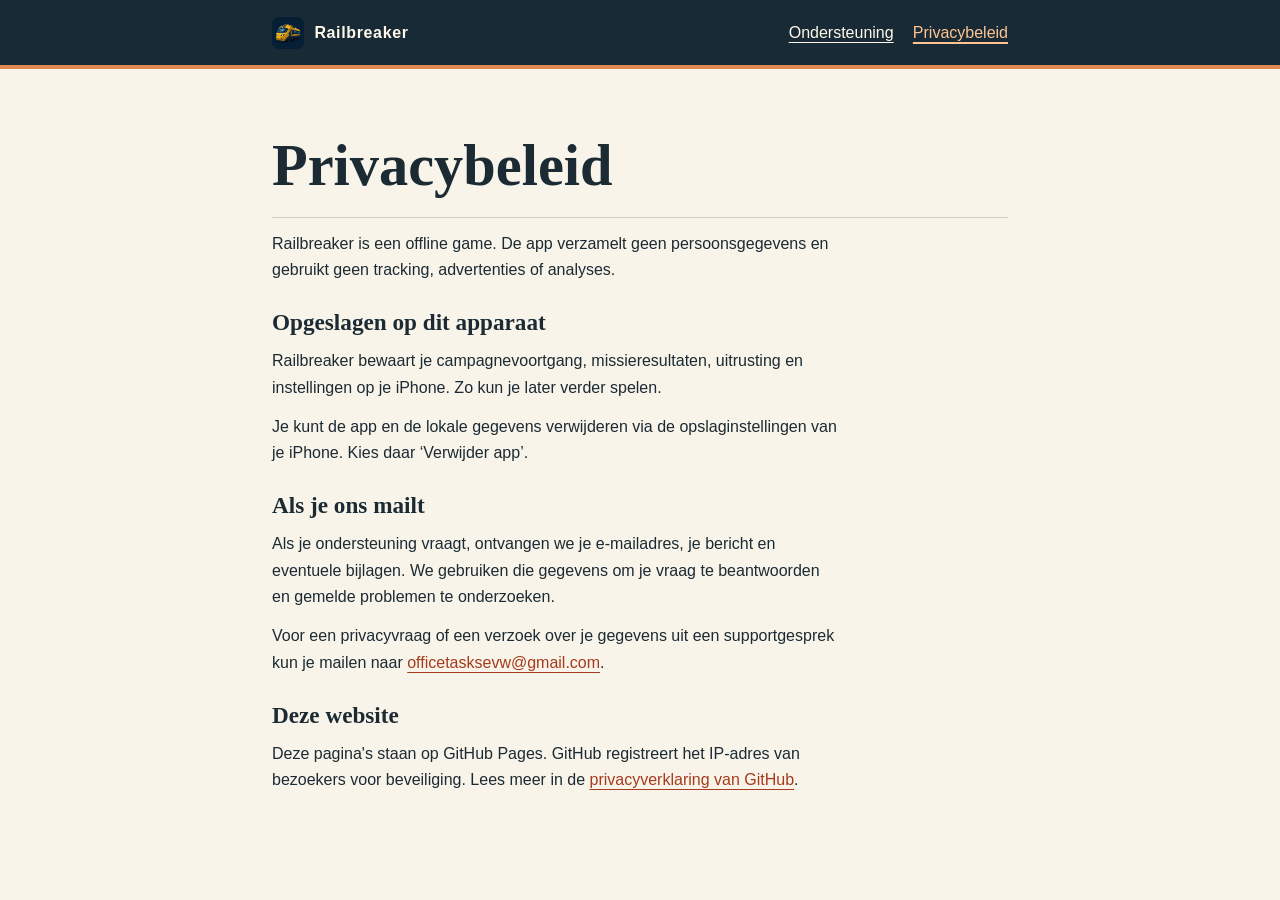
==== privacy/index.html @ 9a4f3177 "Publish Dutch Railbreaker support and privacy pages" ====
<!doctype html>
<html lang="nl">
<head>
  <meta charset="utf-8">
  <meta name="viewport" content="width=device-width, initial-scale=1">
  <title>Privacybeleid – Railbreaker</title>
  <meta name="description" content="Welke gegevens Railbreaker op je iPhone bewaart en hoe je ze verwijdert.">
  <link rel="icon" href="../railbreaker.png" type="image/png">
  <link rel="stylesheet" href="../railbreaker.css">
</head>
<body>
  <a class="skip" href="#inhoud">Naar de inhoud</a>
  <header>
    <div class="wrap">
      <span class="brand"><img src="../railbreaker.png" alt="" width="32" height="32">Railbreaker</span>
      <nav aria-label="Service">
        <a href="../">Ondersteuning</a>
        <a href="./" aria-current="page">Privacybeleid</a>
      </nav>
    </div>
  </header>
  <main id="inhoud" class="wrap">
    <h1>Privacybeleid</h1>
    <p>Railbreaker is een offline game. De app verzamelt geen persoonsgegevens en gebruikt geen tracking, advertenties of analyses.</p>
    <section>
      <h2>Opgeslagen op dit apparaat</h2>
      <p>Railbreaker bewaart je campagnevoortgang, missieresultaten, uitrusting en instellingen op je iPhone. Zo kun je later verder spelen.</p>
      <p>Je kunt de app en de lokale gegevens verwijderen via de opslaginstellingen van je iPhone. Kies daar ‘Verwijder app’.</p>
    </section>
    <section>
      <h2>Als je ons mailt</h2>
      <p>Als je ondersteuning vraagt, ontvangen we je e-mailadres, je bericht en eventuele bijlagen. We gebruiken die gegevens om je vraag te beantwoorden en gemelde problemen te onderzoeken.</p>
      <p>Voor een privacyvraag of een verzoek over je gegevens uit een supportgesprek kun je mailen naar <a href="mailto:officetasksevw@gmail.com">officetasksevw@gmail.com</a>.</p>
    </section>
    <section>
      <h2>Deze website</h2>
      <p>Deze pagina's staan op GitHub Pages. GitHub registreert het IP-adres van bezoekers voor beveiliging. Lees meer in de <a href="https://docs.github.com/en/site-policy/privacy-policies/github-general-privacy-statement">privacyverklaring van GitHub</a>.</p>
    </section>
  </main>
</body>
</html>
---- railbreaker.css ----
:root {
  color-scheme: light;
  --page: #f8f4e9;
  --ink: #1b2a33;
  --nav: #182a35;
  --line: #d5cdbd;
  --signal: #a53b1c;
  --nav-ink: #fff8eb;
}
* { box-sizing: border-box; }
body {
  margin: 0;
  background: var(--page);
  color: var(--ink);
  font: 1rem / 1.65 "Avenir Next", "Trebuchet MS", sans-serif;
}
.wrap { width: min(100% - 2rem, 46rem); margin-inline: auto; }
a { color: var(--signal); text-underline-offset: .24em; }
a:focus-visible { outline: .17rem solid currentColor; outline-offset: .26rem; }
.skip { position: absolute; left: .5rem; top: .5rem; transform: translateY(-200%); }
.skip:focus { z-index: 1; transform: none; background: var(--page); padding: .4rem .7rem; }
header { border-bottom: .28rem solid #de8950; background: var(--nav); color: var(--nav-ink); }
header .wrap { display: flex; flex-wrap: wrap; gap: .3rem 1.75rem; align-items: center; justify-content: space-between; padding-block: .8rem; }
.brand { display: flex; align-items: center; gap: .65rem; font-weight: 750; letter-spacing: .04em; }
.brand img { width: 2rem; height: 2rem; border-radius: .45rem; }
nav { display: flex; flex-wrap: wrap; gap: .25rem 1.2rem; }
nav a { color: var(--nav-ink); padding-block: .42rem; }
nav a[aria-current="page"] { color: #ffc493; text-decoration-thickness: .13rem; }
main { padding-block: clamp(2rem, 5vw, 4rem); }
h1, h2 { margin: 0; font-weight: 650; font-family: Georgia, serif; line-height: 1.13; }
h1 { border-bottom: 1px solid var(--line); padding-bottom: 1.1rem; font-size: clamp(2.1rem, 2.8vw + 1.55rem, 3.65rem); }
h2 { color: var(--ink); font-size: 1.45rem; }
p { margin-block: .8rem 0; max-width: 64ch; }
section { margin-top: 1.6rem; }
.contact { margin-top: 2rem; padding: 1.05rem 1.2rem; border-inline-start: .22rem solid var(--signal); background: #eee6d6; }
a[href^="mailto:"] { overflow-wrap: anywhere; }
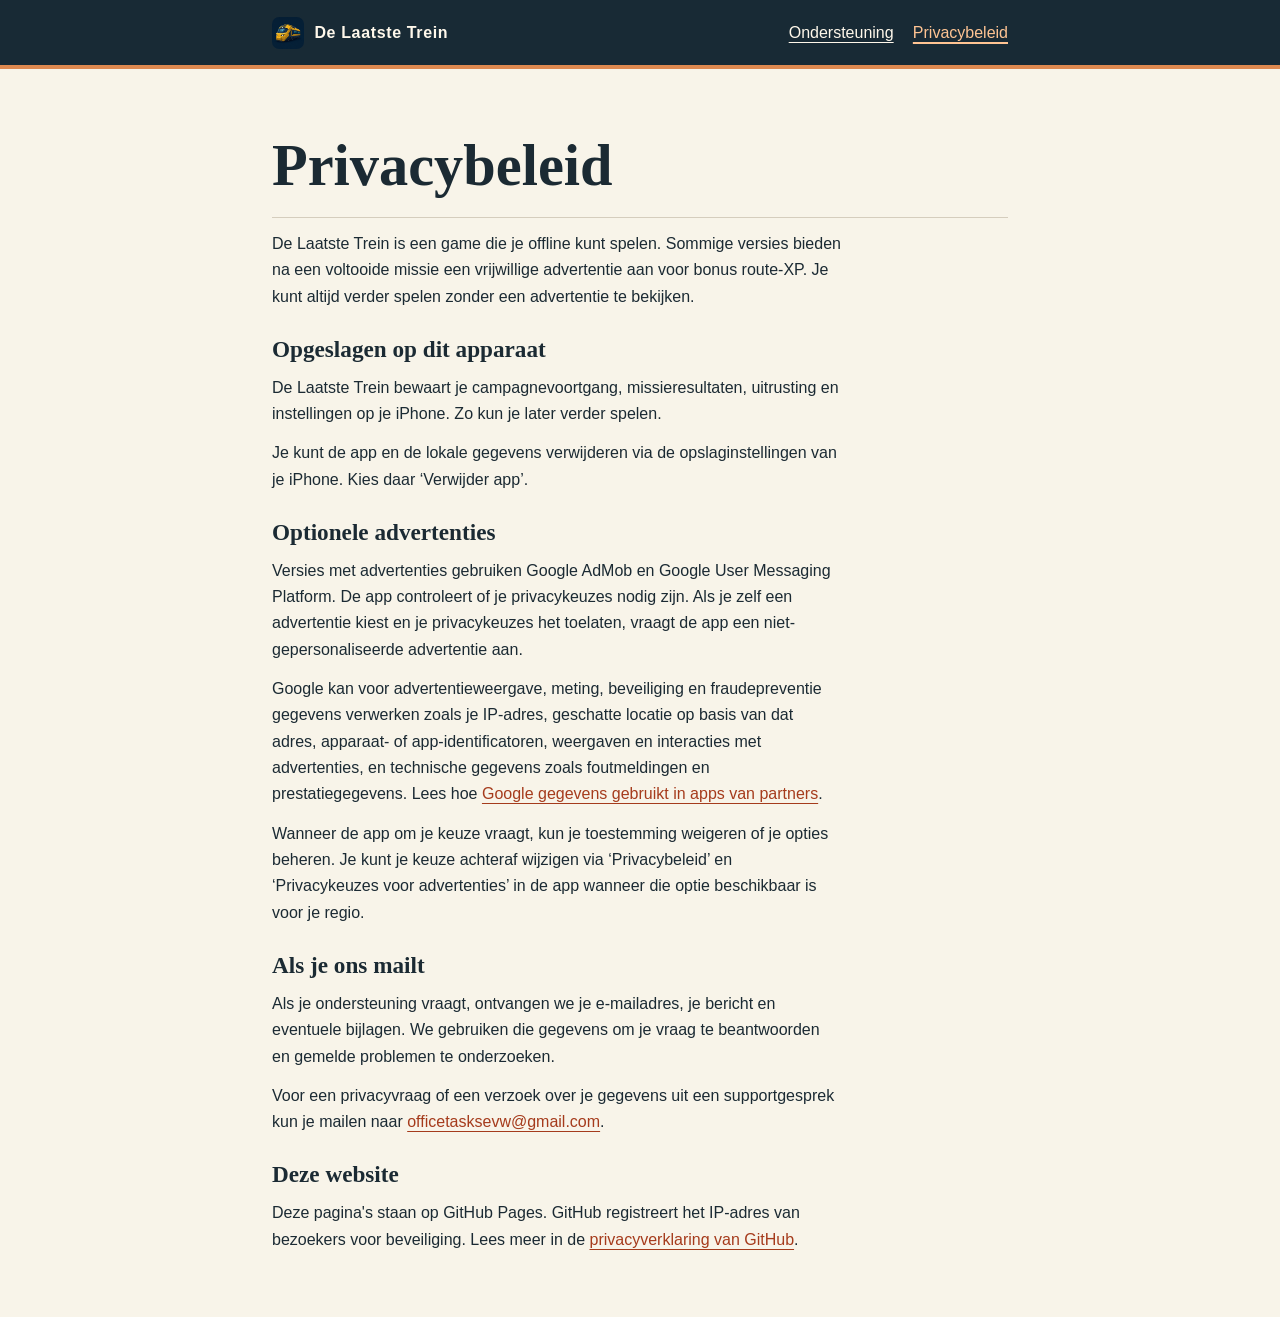
==== commit ab83cfd5: "Document optional AdMob rewards and privacy choices" ====
--- a/privacy/index.html
+++ b/privacy/index.html
@@ -3,8 +3,8 @@
 <head>
   <meta charset="utf-8">
   <meta name="viewport" content="width=device-width, initial-scale=1">
-  <title>Privacybeleid – Railbreaker</title>
-  <meta name="description" content="Welke gegevens Railbreaker op je iPhone bewaart en hoe je ze verwijdert.">
+  <title>Privacybeleid – De Laatste Trein</title>
+  <meta name="description" content="Welke gegevens De Laatste Trein bewaart en hoe je je advertentieprivacy beheert.">
   <link rel="icon" href="../railbreaker.png" type="image/png">
   <link rel="stylesheet" href="../railbreaker.css">
 </head>
@@ -12,7 +12,7 @@
   <a class="skip" href="#inhoud">Naar de inhoud</a>
   <header>
     <div class="wrap">
-      <span class="brand"><img src="../railbreaker.png" alt="" width="32" height="32">Railbreaker</span>
+      <span class="brand"><img src="../railbreaker.png" alt="" width="32" height="32">De Laatste Trein</span>
       <nav aria-label="Service">
         <a href="../">Ondersteuning</a>
         <a href="./" aria-current="page">Privacybeleid</a>
@@ -21,11 +21,17 @@
   </header>
   <main id="inhoud" class="wrap">
     <h1>Privacybeleid</h1>
-    <p>Railbreaker is een offline game. De app verzamelt geen persoonsgegevens en gebruikt geen tracking, advertenties of analyses.</p>
+    <p>De Laatste Trein is een game die je offline kunt spelen. Sommige versies bieden na een voltooide missie een vrijwillige advertentie aan voor bonus route-XP. Je kunt altijd verder spelen zonder een advertentie te bekijken.</p>
     <section>
       <h2>Opgeslagen op dit apparaat</h2>
-      <p>Railbreaker bewaart je campagnevoortgang, missieresultaten, uitrusting en instellingen op je iPhone. Zo kun je later verder spelen.</p>
+      <p>De Laatste Trein bewaart je campagnevoortgang, missieresultaten, uitrusting en instellingen op je iPhone. Zo kun je later verder spelen.</p>
       <p>Je kunt de app en de lokale gegevens verwijderen via de opslaginstellingen van je iPhone. Kies daar ‘Verwijder app’.</p>
+    </section>
+    <section>
+      <h2>Optionele advertenties</h2>
+      <p>Versies met advertenties gebruiken Google AdMob en Google User Messaging Platform. De app controleert of je privacykeuzes nodig zijn. Als je zelf een advertentie kiest en je privacykeuzes het toelaten, vraagt de app een niet-gepersonaliseerde advertentie aan.</p>
+      <p>Google kan voor advertentieweergave, meting, beveiliging en fraudepreventie gegevens verwerken zoals je IP-adres, geschatte locatie op basis van dat adres, apparaat- of app-identificatoren, weergaven en interacties met advertenties, en technische gegevens zoals foutmeldingen en prestatiegegevens. Lees hoe <a href="https://policies.google.com/technologies/partner-sites?hl=nl">Google gegevens gebruikt in apps van partners</a>.</p>
+      <p>Wanneer de app om je keuze vraagt, kun je toestemming weigeren of je opties beheren. Je kunt je keuze achteraf wijzigen via ‘Privacybeleid’ en ‘Privacykeuzes voor advertenties’ in de app wanneer die optie beschikbaar is voor je regio.</p>
     </section>
     <section>
       <h2>Als je ons mailt</h2>
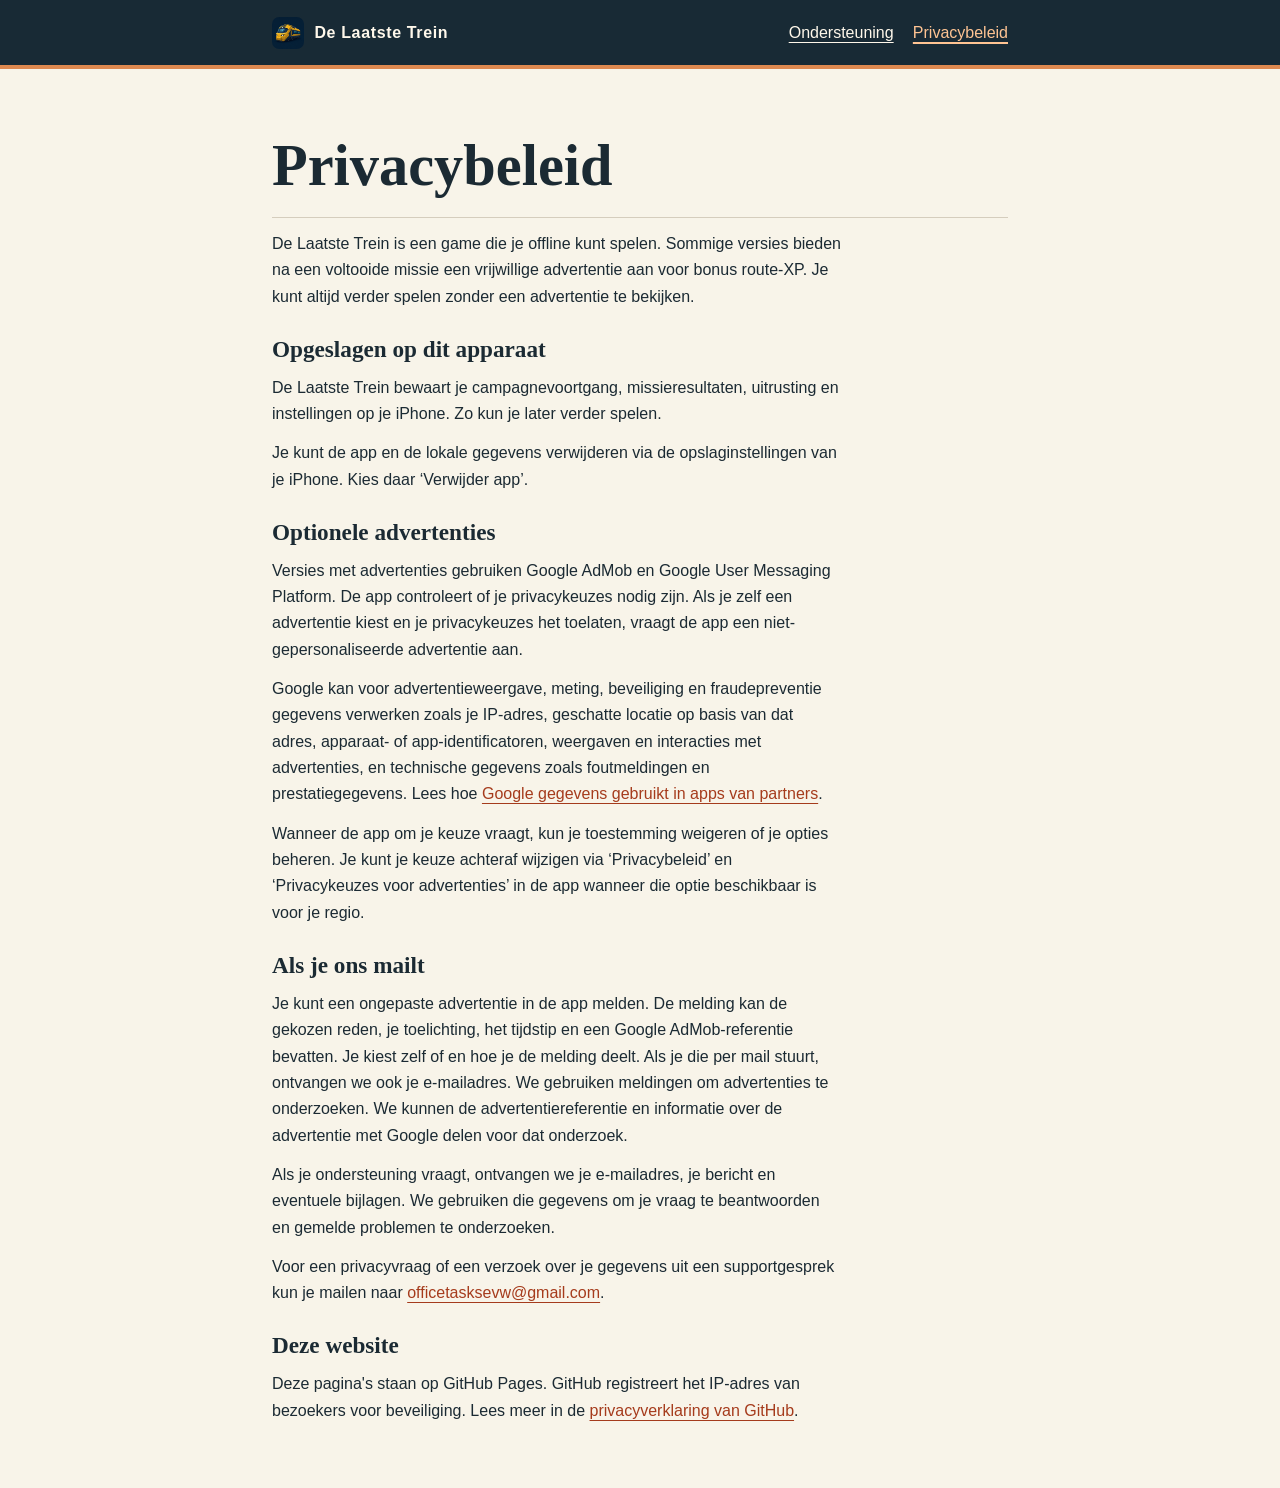
==== commit 372ff574: "Describe optional ad reports in the privacy policy" ====
--- a/privacy/index.html
+++ b/privacy/index.html
@@ -35,6 +35,7 @@
     </section>
     <section>
       <h2>Als je ons mailt</h2>
+      <p>Je kunt een ongepaste advertentie in de app melden. De melding kan de gekozen reden, je toelichting, het tijdstip en een Google AdMob-referentie bevatten. Je kiest zelf of en hoe je de melding deelt. Als je die per mail stuurt, ontvangen we ook je e-mailadres. We gebruiken meldingen om advertenties te onderzoeken. We kunnen de advertentiereferentie en informatie over de advertentie met Google delen voor dat onderzoek.</p>
       <p>Als je ondersteuning vraagt, ontvangen we je e-mailadres, je bericht en eventuele bijlagen. We gebruiken die gegevens om je vraag te beantwoorden en gemelde problemen te onderzoeken.</p>
       <p>Voor een privacyvraag of een verzoek over je gegevens uit een supportgesprek kun je mailen naar <a href="mailto:officetasksevw@gmail.com">officetasksevw@gmail.com</a>.</p>
     </section>
